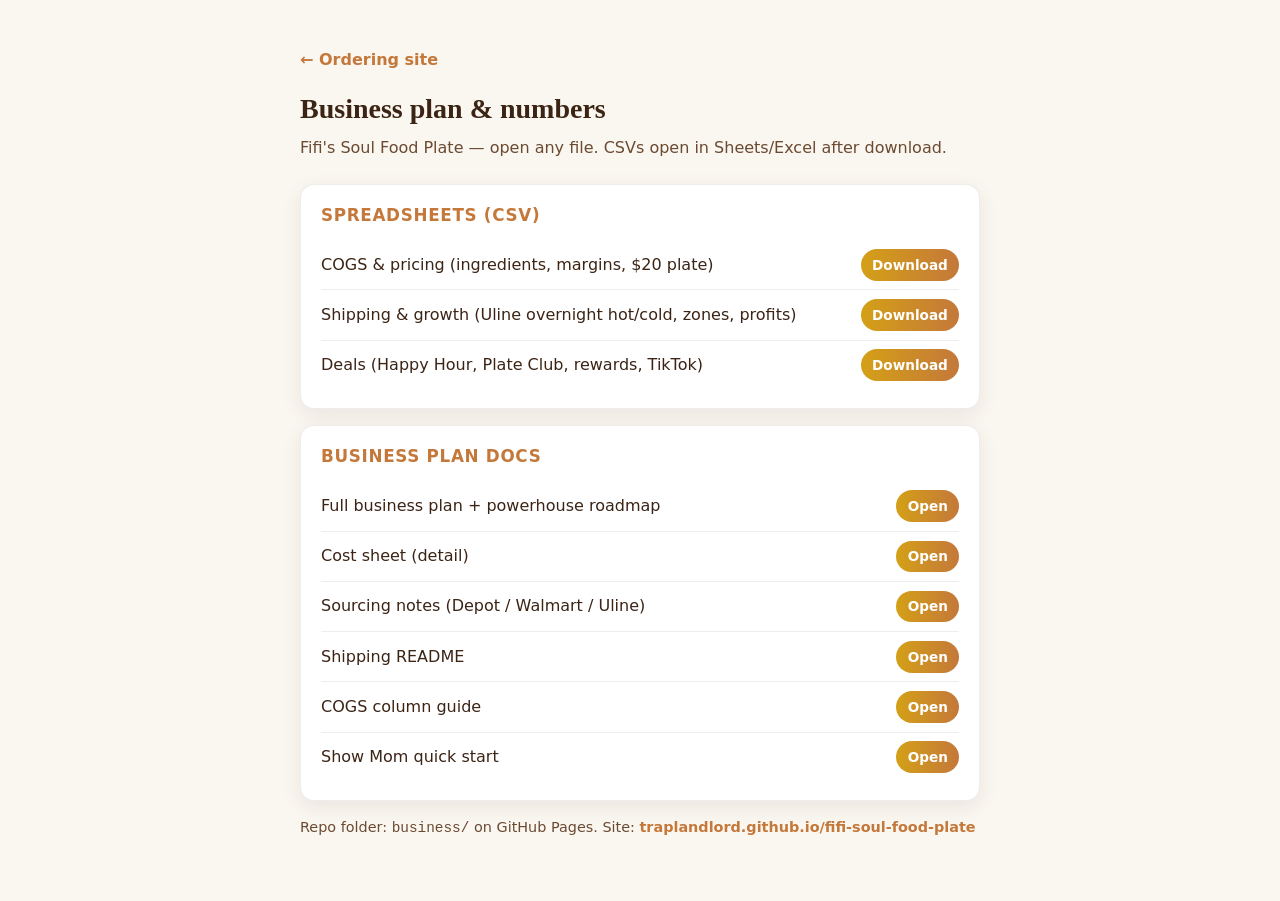
==== business/index.html @ 5dcfa11a "Publish business plan and economics CSVs Add /business with plan markdown, COGS, shipping, and deals" ====
<!DOCTYPE html>
<html lang="en">
<head>
  <meta charset="UTF-8" />
  <meta name="viewport" content="width=device-width, initial-scale=1" />
  <title>Fifi's Soul Food Plate — Business Plan & CSVs</title>
  <style>
    :root { --brown:#3c2415; --cream:#faf6f0; --orange:#c4783a; --gold:#d4a017; }
    * { box-sizing: border-box; }
    body { margin:0; font-family: system-ui, sans-serif; background: var(--cream); color: var(--brown); line-height:1.5; }
    .wrap { max-width: 720px; margin: 0 auto; padding: 2rem 1.25rem 3rem; }
    h1 { font-family: Georgia, serif; font-size: 1.75rem; margin: 0 0 .35rem; }
    .sub { color:#6b4a32; margin: 0 0 1.5rem; }
    a.back { color: var(--orange); font-weight:600; text-decoration:none; }
    section { background:#fff; border-radius:14px; padding:1.15rem 1.25rem; margin-bottom:1rem;
      box-shadow: 0 6px 20px rgba(60,36,21,.08); border:1px solid rgba(60,36,21,.08); }
    h2 { font-size:1.05rem; margin:0 0 .75rem; color: var(--orange); letter-spacing:.04em; text-transform:uppercase; }
    ul { margin:0; padding:0; list-style:none; }
    li { padding:.55rem 0; border-bottom:1px solid rgba(60,36,21,.08); display:flex; flex-wrap:wrap; gap:.5rem; align-items:baseline; justify-content:space-between; }
    li:last-child { border-bottom:0; }
    li span { flex:1; min-width:180px; }
    li a { color: var(--brown); font-weight:700; text-decoration:none; background:linear-gradient(90deg,var(--gold),var(--orange));
      color:#fff; padding:.35rem .7rem; border-radius:999px; font-size:.85rem; white-space:nowrap; }
    .note { font-size:.9rem; color:#6b4a32; margin-top:1rem; }
  </style>
</head>
<body>
  <div class="wrap">
    <p><a class="back" href="../">← Ordering site</a></p>
    <h1>Business plan &amp; numbers</h1>
    <p class="sub">Fifi's Soul Food Plate — open any file. CSVs open in Sheets/Excel after download.</p>

    <section>
      <h2>Spreadsheets (CSV)</h2>
      <ul>
        <li><span>COGS &amp; pricing (ingredients, margins, $20 plate)</span><a href="cogs-and-pricing.csv" download>Download</a></li>
        <li><span>Shipping &amp; growth (Uline overnight hot/cold, zones, profits)</span><a href="shipping-and-growth-economics.csv" download>Download</a></li>
        <li><span>Deals (Happy Hour, Plate Club, rewards, TikTok)</span><a href="deals-economics.csv" download>Download</a></li>
      </ul>
    </section>

    <section>
      <h2>Business plan docs</h2>
      <ul>
        <li><span>Full business plan + powerhouse roadmap</span><a href="business-plan.md">Open</a></li>
        <li><span>Cost sheet (detail)</span><a href="cost-sheet.md">Open</a></li>
        <li><span>Sourcing notes (Depot / Walmart / Uline)</span><a href="sourcing-notes.md">Open</a></li>
        <li><span>Shipping README</span><a href="shipping-and-growth-README.md">Open</a></li>
        <li><span>COGS column guide</span><a href="cogs-and-pricing-README.md">Open</a></li>
        <li><span>Show Mom quick start</span><a href="SHOW-MOM.md">Open</a></li>
      </ul>
    </section>

    <p class="note">Repo folder: <code>business/</code> on GitHub Pages. Site: <a class="back" href="../">traplandlord.github.io/fifi-soul-food-plate</a></p>
  </div>
</body>
</html>
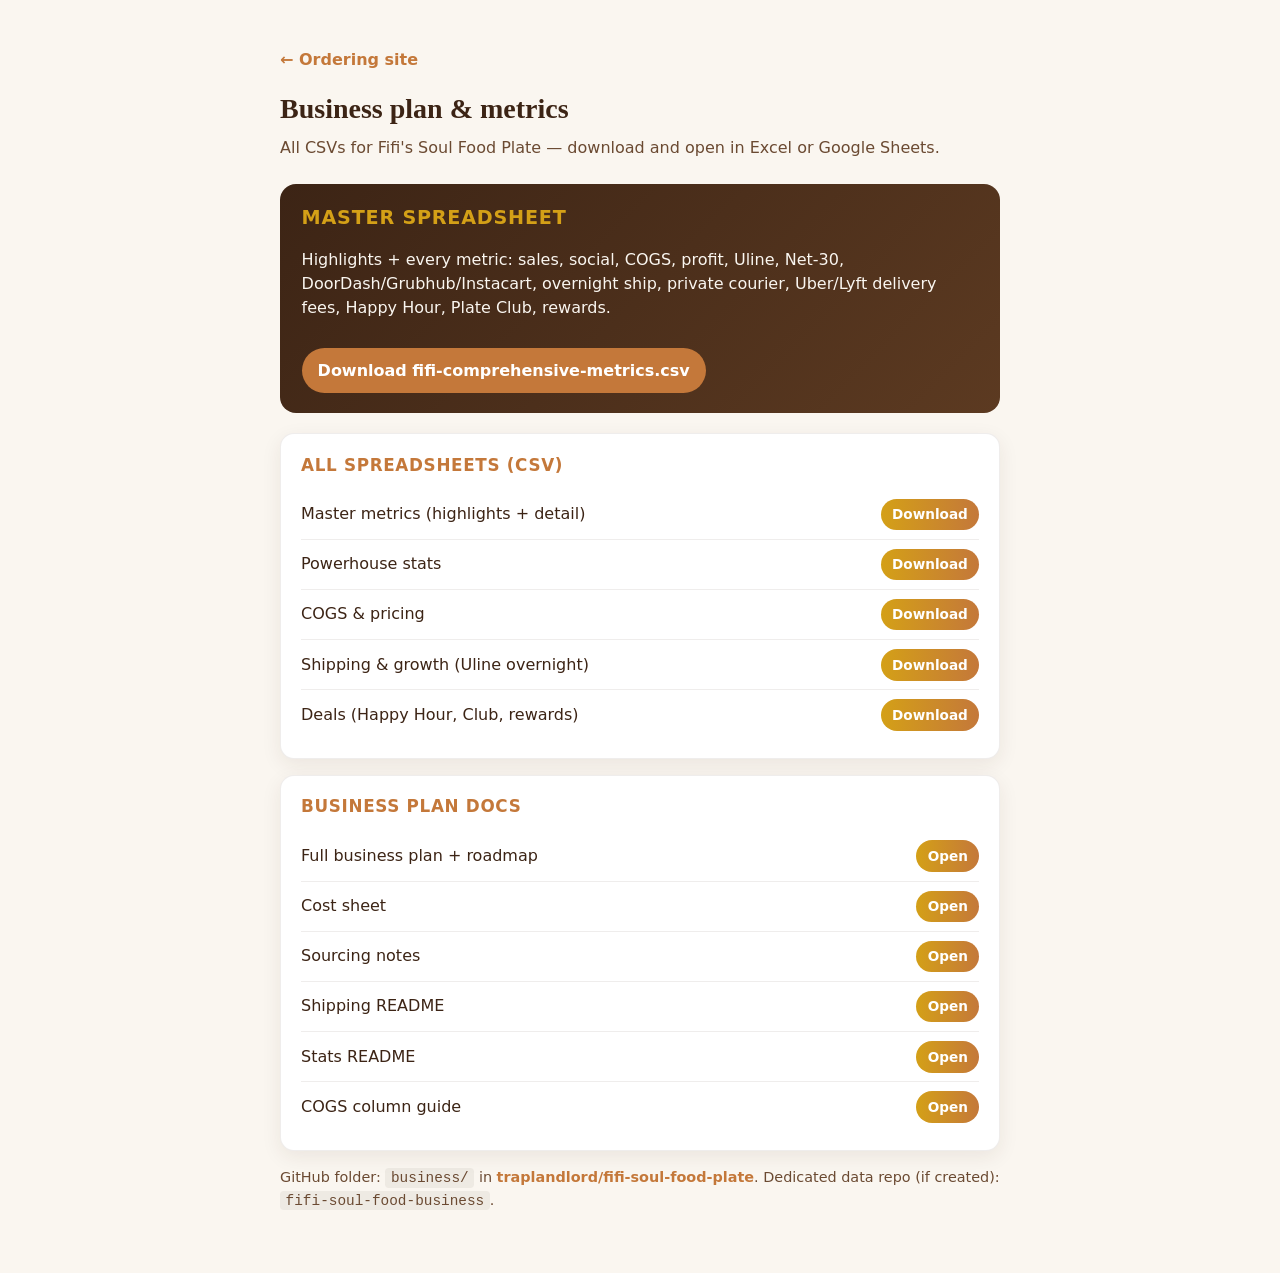
==== commit 33847bef: "Add comprehensive metrics CSVs to business hub Master fifi-comprehensive-metrics.csv, powerhouse-sta" ====
--- a/business/index.html
+++ b/business/index.html
@@ -3,15 +3,18 @@
 <head>
   <meta charset="UTF-8" />
   <meta name="viewport" content="width=device-width, initial-scale=1" />
-  <title>Fifi's Soul Food Plate — Business Plan & CSVs</title>
+  <title>Fifi's Soul Food Plate — Business Plan & Metrics CSVs</title>
   <style>
     :root { --brown:#3c2415; --cream:#faf6f0; --orange:#c4783a; --gold:#d4a017; }
     * { box-sizing: border-box; }
     body { margin:0; font-family: system-ui, sans-serif; background: var(--cream); color: var(--brown); line-height:1.5; }
-    .wrap { max-width: 720px; margin: 0 auto; padding: 2rem 1.25rem 3rem; }
+    .wrap { max-width: 760px; margin: 0 auto; padding: 2rem 1.25rem 3rem; }
     h1 { font-family: Georgia, serif; font-size: 1.75rem; margin: 0 0 .35rem; }
     .sub { color:#6b4a32; margin: 0 0 1.5rem; }
     a.back { color: var(--orange); font-weight:600; text-decoration:none; }
+    .hero-csv { background: linear-gradient(135deg,#3c2415,#5c3a21); color:#faf6f0; border-radius:16px; padding:1.25rem 1.35rem; margin-bottom:1.25rem; }
+    .hero-csv h2 { margin:0 0 .5rem; font-size:1.2rem; color: var(--gold); }
+    .hero-csv a { display:inline-block; margin-top:.75rem; background:var(--orange); color:#fff; font-weight:800; text-decoration:none; padding:.65rem 1rem; border-radius:999px; }
     section { background:#fff; border-radius:14px; padding:1.15rem 1.25rem; margin-bottom:1rem;
       box-shadow: 0 6px 20px rgba(60,36,21,.08); border:1px solid rgba(60,36,21,.08); }
     h2 { font-size:1.05rem; margin:0 0 .75rem; color: var(--orange); letter-spacing:.04em; text-transform:uppercase; }
@@ -19,39 +22,48 @@
     li { padding:.55rem 0; border-bottom:1px solid rgba(60,36,21,.08); display:flex; flex-wrap:wrap; gap:.5rem; align-items:baseline; justify-content:space-between; }
     li:last-child { border-bottom:0; }
     li span { flex:1; min-width:180px; }
-    li a { color: var(--brown); font-weight:700; text-decoration:none; background:linear-gradient(90deg,var(--gold),var(--orange));
-      color:#fff; padding:.35rem .7rem; border-radius:999px; font-size:.85rem; white-space:nowrap; }
+    li a { color:#fff; font-weight:700; text-decoration:none; background:linear-gradient(90deg,var(--gold),var(--orange));
+      padding:.35rem .7rem; border-radius:999px; font-size:.85rem; white-space:nowrap; }
     .note { font-size:.9rem; color:#6b4a32; margin-top:1rem; }
+    code { background:rgba(60,36,21,.06); padding:.1rem .35rem; border-radius:4px; }
   </style>
 </head>
 <body>
   <div class="wrap">
     <p><a class="back" href="../">← Ordering site</a></p>
-    <h1>Business plan &amp; numbers</h1>
-    <p class="sub">Fifi's Soul Food Plate — open any file. CSVs open in Sheets/Excel after download.</p>
+    <h1>Business plan &amp; metrics</h1>
+    <p class="sub">All CSVs for Fifi's Soul Food Plate — download and open in Excel or Google Sheets.</p>
+
+    <div class="hero-csv">
+      <h2>Master spreadsheet</h2>
+      <p>Highlights + every metric: sales, social, COGS, profit, Uline, Net-30, DoorDash/Grubhub/Instacart, overnight ship, private courier, Uber/Lyft delivery fees, Happy Hour, Plate Club, rewards.</p>
+      <a href="fifi-comprehensive-metrics.csv" download>Download fifi-comprehensive-metrics.csv</a>
+    </div>
 
     <section>
-      <h2>Spreadsheets (CSV)</h2>
+      <h2>All spreadsheets (CSV)</h2>
       <ul>
-        <li><span>COGS &amp; pricing (ingredients, margins, $20 plate)</span><a href="cogs-and-pricing.csv" download>Download</a></li>
-        <li><span>Shipping &amp; growth (Uline overnight hot/cold, zones, profits)</span><a href="shipping-and-growth-economics.csv" download>Download</a></li>
-        <li><span>Deals (Happy Hour, Plate Club, rewards, TikTok)</span><a href="deals-economics.csv" download>Download</a></li>
+        <li><span>Master metrics (highlights + detail)</span><a href="fifi-comprehensive-metrics.csv" download>Download</a></li>
+        <li><span>Powerhouse stats</span><a href="powerhouse-stats.csv" download>Download</a></li>
+        <li><span>COGS &amp; pricing</span><a href="cogs-and-pricing.csv" download>Download</a></li>
+        <li><span>Shipping &amp; growth (Uline overnight)</span><a href="shipping-and-growth-economics.csv" download>Download</a></li>
+        <li><span>Deals (Happy Hour, Club, rewards)</span><a href="deals-economics.csv" download>Download</a></li>
       </ul>
     </section>
 
     <section>
       <h2>Business plan docs</h2>
       <ul>
-        <li><span>Full business plan + powerhouse roadmap</span><a href="business-plan.md">Open</a></li>
-        <li><span>Cost sheet (detail)</span><a href="cost-sheet.md">Open</a></li>
-        <li><span>Sourcing notes (Depot / Walmart / Uline)</span><a href="sourcing-notes.md">Open</a></li>
+        <li><span>Full business plan + roadmap</span><a href="business-plan.md">Open</a></li>
+        <li><span>Cost sheet</span><a href="cost-sheet.md">Open</a></li>
+        <li><span>Sourcing notes</span><a href="sourcing-notes.md">Open</a></li>
         <li><span>Shipping README</span><a href="shipping-and-growth-README.md">Open</a></li>
+        <li><span>Stats README</span><a href="powerhouse-stats-README.md">Open</a></li>
         <li><span>COGS column guide</span><a href="cogs-and-pricing-README.md">Open</a></li>
-        <li><span>Show Mom quick start</span><a href="SHOW-MOM.md">Open</a></li>
       </ul>
     </section>
 
-    <p class="note">Repo folder: <code>business/</code> on GitHub Pages. Site: <a class="back" href="../">traplandlord.github.io/fifi-soul-food-plate</a></p>
+    <p class="note">GitHub folder: <code>business/</code> in <a class="back" href="https://github.com/traplandlord/fifi-soul-food-plate/tree/main/business">traplandlord/fifi-soul-food-plate</a>. Dedicated data repo (if created): <code>fifi-soul-food-business</code>.</p>
   </div>
 </body>
 </html>
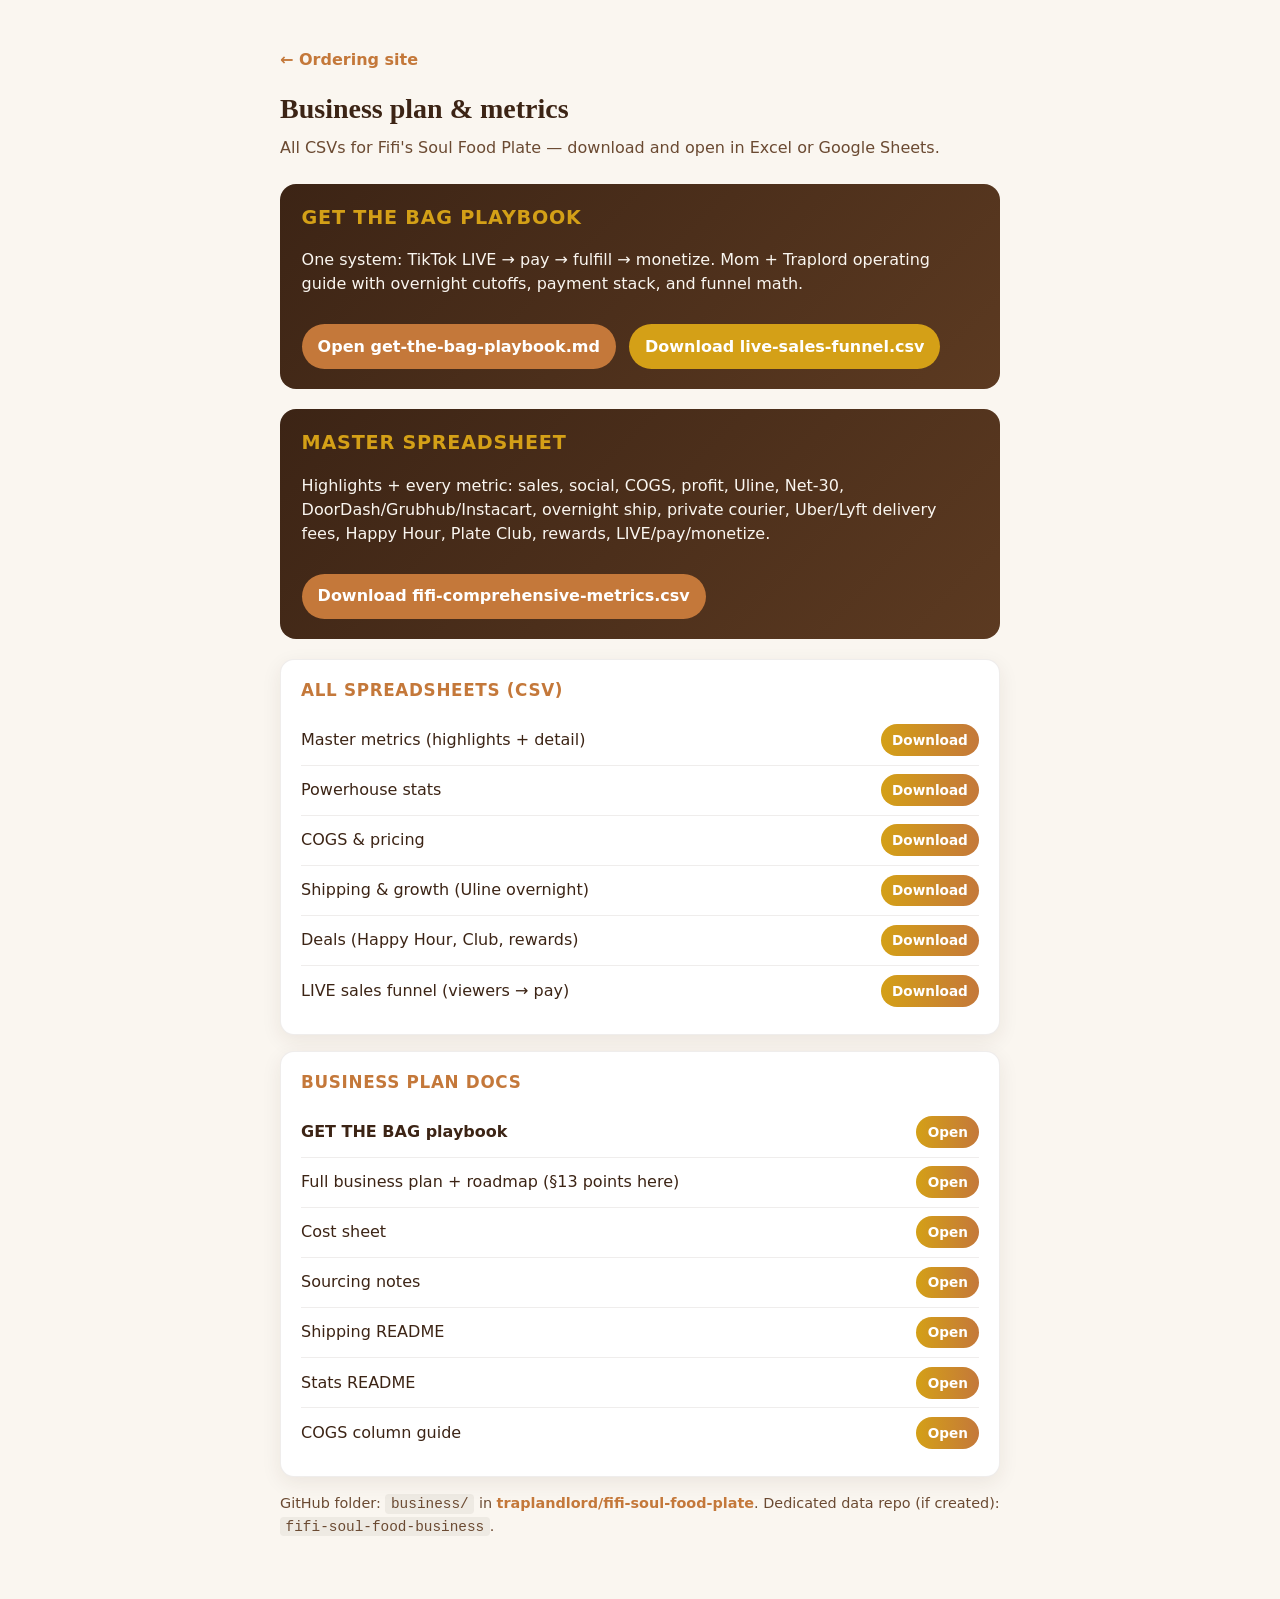
==== commit 271c5080: "Add get-the-bag playbook and live sales funnel" ====
--- a/business/index.html
+++ b/business/index.html
@@ -35,8 +35,15 @@
     <p class="sub">All CSVs for Fifi's Soul Food Plate — download and open in Excel or Google Sheets.</p>
 
     <div class="hero-csv">
+      <h2>GET THE BAG playbook</h2>
+      <p>One system: TikTok LIVE → pay → fulfill → monetize. Mom + Traplord operating guide with overnight cutoffs, payment stack, and funnel math.</p>
+      <a href="get-the-bag-playbook.md">Open get-the-bag-playbook.md</a>
+      <a href="live-sales-funnel.csv" download style="margin-left:.5rem;background:#d4a017;">Download live-sales-funnel.csv</a>
+    </div>
+
+    <div class="hero-csv">
       <h2>Master spreadsheet</h2>
-      <p>Highlights + every metric: sales, social, COGS, profit, Uline, Net-30, DoorDash/Grubhub/Instacart, overnight ship, private courier, Uber/Lyft delivery fees, Happy Hour, Plate Club, rewards.</p>
+      <p>Highlights + every metric: sales, social, COGS, profit, Uline, Net-30, DoorDash/Grubhub/Instacart, overnight ship, private courier, Uber/Lyft delivery fees, Happy Hour, Plate Club, rewards, LIVE/pay/monetize.</p>
       <a href="fifi-comprehensive-metrics.csv" download>Download fifi-comprehensive-metrics.csv</a>
     </div>
 
@@ -48,13 +55,15 @@
         <li><span>COGS &amp; pricing</span><a href="cogs-and-pricing.csv" download>Download</a></li>
         <li><span>Shipping &amp; growth (Uline overnight)</span><a href="shipping-and-growth-economics.csv" download>Download</a></li>
         <li><span>Deals (Happy Hour, Club, rewards)</span><a href="deals-economics.csv" download>Download</a></li>
+        <li><span>LIVE sales funnel (viewers → pay)</span><a href="live-sales-funnel.csv" download>Download</a></li>
       </ul>
     </section>
 
     <section>
       <h2>Business plan docs</h2>
       <ul>
-        <li><span>Full business plan + roadmap</span><a href="business-plan.md">Open</a></li>
+        <li><span><strong>GET THE BAG playbook</strong></span><a href="get-the-bag-playbook.md">Open</a></li>
+        <li><span>Full business plan + roadmap (§13 points here)</span><a href="business-plan.md">Open</a></li>
         <li><span>Cost sheet</span><a href="cost-sheet.md">Open</a></li>
         <li><span>Sourcing notes</span><a href="sourcing-notes.md">Open</a></li>
         <li><span>Shipping README</span><a href="shipping-and-growth-README.md">Open</a></li>
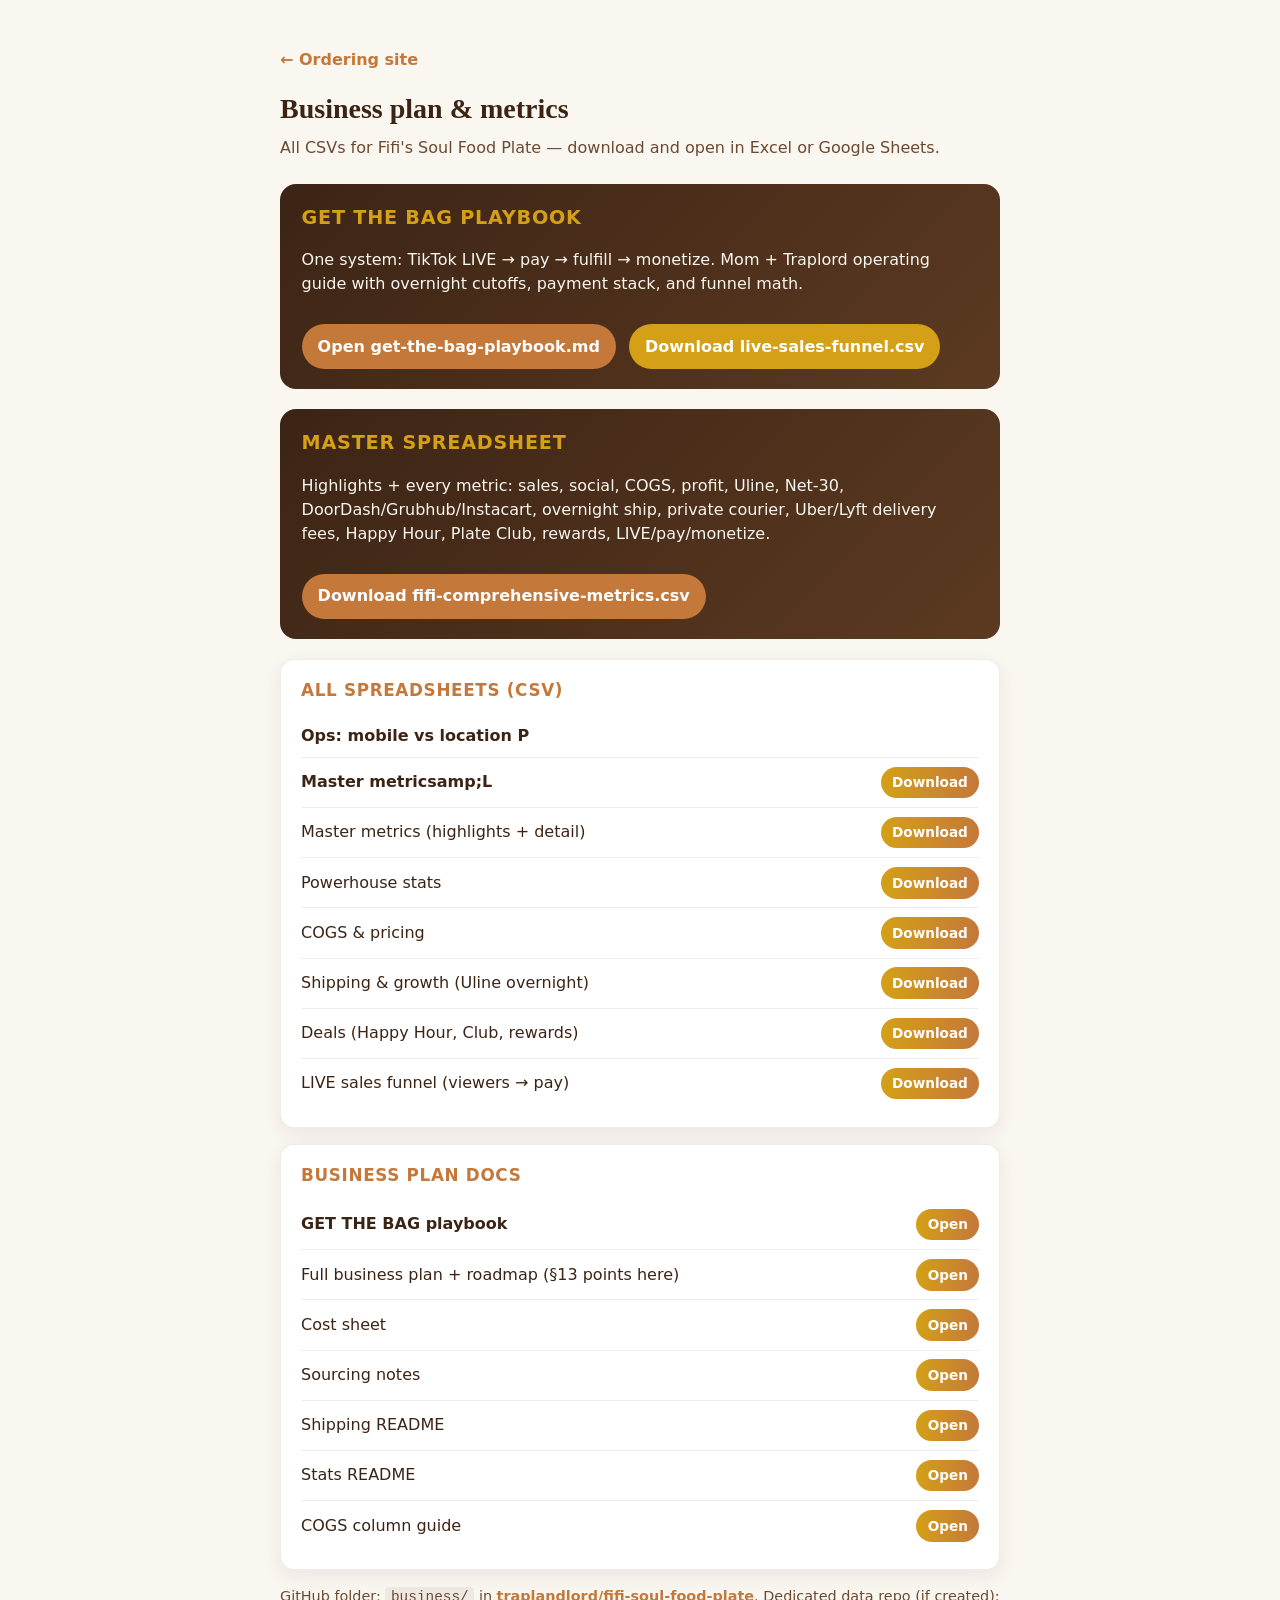
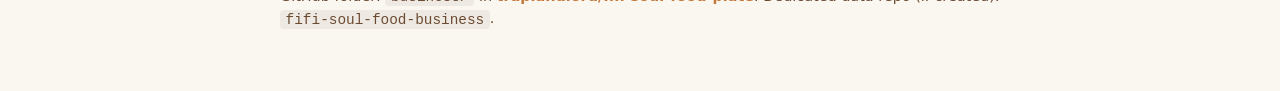
==== commit bcd6bce4: "Add mobile vs fixed-location ops simulation CSV" ====
--- a/business/index.html
+++ b/business/index.html
@@ -50,6 +50,7 @@
     <section>
       <h2>All spreadsheets (CSV)</h2>
       <ul>
+        <li><span><strong>Ops: mobile vs location P<li><span>Master metricsamp;L</strong></span><a href="ops-simulation-location-vs-mobile.csv" download>Download</a></li>
         <li><span>Master metrics (highlights + detail)</span><a href="fifi-comprehensive-metrics.csv" download>Download</a></li>
         <li><span>Powerhouse stats</span><a href="powerhouse-stats.csv" download>Download</a></li>
         <li><span>COGS &amp; pricing</span><a href="cogs-and-pricing.csv" download>Download</a></li>
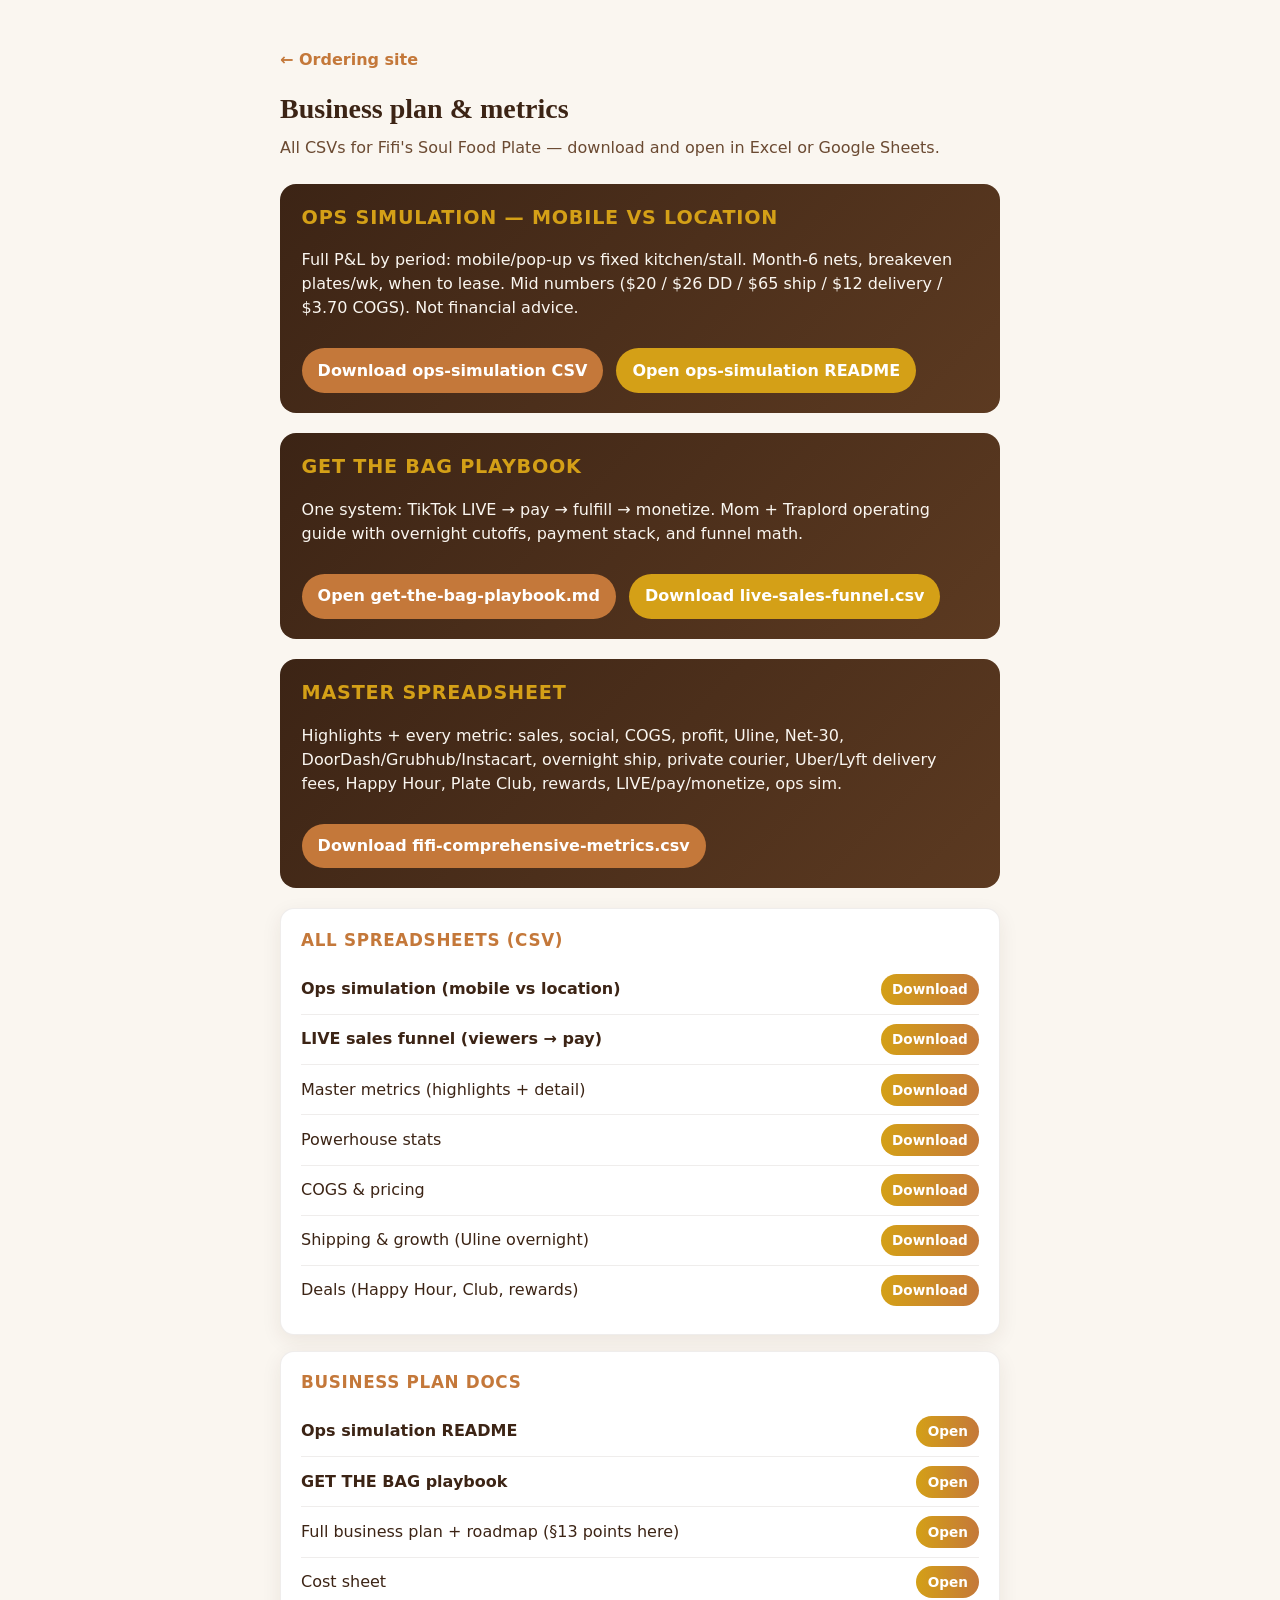
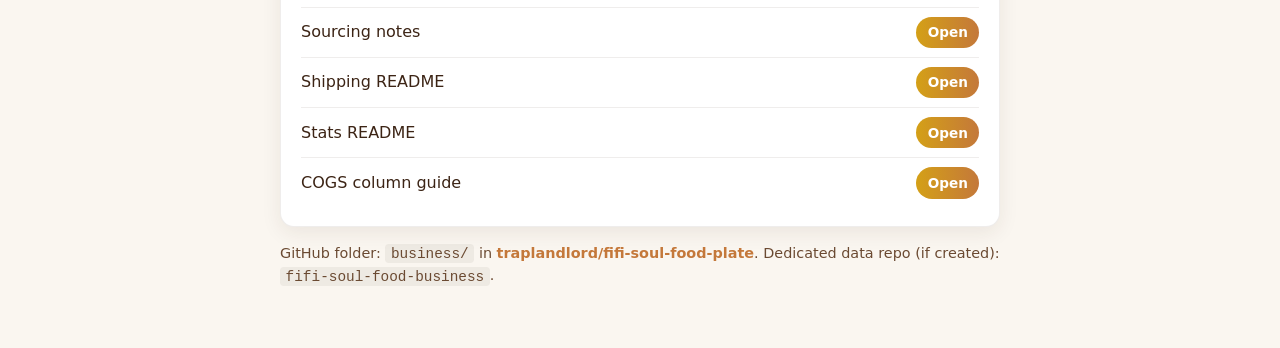
==== commit b3cebf30: "Sync final ops simulation README and metrics" ====
--- a/business/index.html
+++ b/business/index.html
@@ -35,6 +35,13 @@
     <p class="sub">All CSVs for Fifi's Soul Food Plate — download and open in Excel or Google Sheets.</p>
 
     <div class="hero-csv">
+      <h2>Ops simulation — mobile vs location</h2>
+      <p>Full P&amp;L by period: mobile/pop-up vs fixed kitchen/stall. Month-6 nets, breakeven plates/wk, when to lease. Mid numbers ($20 / $26 DD / $65 ship / $12 delivery / $3.70 COGS). Not financial advice.</p>
+      <a href="ops-simulation-location-vs-mobile.csv" download>Download ops-simulation CSV</a>
+      <a href="ops-simulation-README.md" style="margin-left:.5rem;background:#d4a017;">Open ops-simulation README</a>
+    </div>
+
+    <div class="hero-csv">
       <h2>GET THE BAG playbook</h2>
       <p>One system: TikTok LIVE → pay → fulfill → monetize. Mom + Traplord operating guide with overnight cutoffs, payment stack, and funnel math.</p>
       <a href="get-the-bag-playbook.md">Open get-the-bag-playbook.md</a>
@@ -43,26 +50,27 @@
 
     <div class="hero-csv">
       <h2>Master spreadsheet</h2>
-      <p>Highlights + every metric: sales, social, COGS, profit, Uline, Net-30, DoorDash/Grubhub/Instacart, overnight ship, private courier, Uber/Lyft delivery fees, Happy Hour, Plate Club, rewards, LIVE/pay/monetize.</p>
+      <p>Highlights + every metric: sales, social, COGS, profit, Uline, Net-30, DoorDash/Grubhub/Instacart, overnight ship, private courier, Uber/Lyft delivery fees, Happy Hour, Plate Club, rewards, LIVE/pay/monetize, ops sim.</p>
       <a href="fifi-comprehensive-metrics.csv" download>Download fifi-comprehensive-metrics.csv</a>
     </div>
 
     <section>
       <h2>All spreadsheets (CSV)</h2>
       <ul>
-        <li><span><strong>Ops: mobile vs location P<li><span>Master metricsamp;L</strong></span><a href="ops-simulation-location-vs-mobile.csv" download>Download</a></li>
+        <li><span><strong>Ops simulation (mobile vs location)</strong></span><a href="ops-simulation-location-vs-mobile.csv" download>Download</a></li>
+        <li><span><strong>LIVE sales funnel (viewers → pay)</strong></span><a href="live-sales-funnel.csv" download>Download</a></li>
         <li><span>Master metrics (highlights + detail)</span><a href="fifi-comprehensive-metrics.csv" download>Download</a></li>
         <li><span>Powerhouse stats</span><a href="powerhouse-stats.csv" download>Download</a></li>
         <li><span>COGS &amp; pricing</span><a href="cogs-and-pricing.csv" download>Download</a></li>
         <li><span>Shipping &amp; growth (Uline overnight)</span><a href="shipping-and-growth-economics.csv" download>Download</a></li>
         <li><span>Deals (Happy Hour, Club, rewards)</span><a href="deals-economics.csv" download>Download</a></li>
-        <li><span>LIVE sales funnel (viewers → pay)</span><a href="live-sales-funnel.csv" download>Download</a></li>
       </ul>
     </section>
 
     <section>
       <h2>Business plan docs</h2>
       <ul>
+        <li><span><strong>Ops simulation README</strong></span><a href="ops-simulation-README.md">Open</a></li>
         <li><span><strong>GET THE BAG playbook</strong></span><a href="get-the-bag-playbook.md">Open</a></li>
         <li><span>Full business plan + roadmap (§13 points here)</span><a href="business-plan.md">Open</a></li>
         <li><span>Cost sheet</span><a href="cost-sheet.md">Open</a></li>
@@ -73,6 +81,7 @@
       </ul>
     </section>
 
+
     <p class="note">GitHub folder: <code>business/</code> in <a class="back" href="https://github.com/traplandlord/fifi-soul-food-plate/tree/main/business">traplandlord/fifi-soul-food-plate</a>. Dedicated data repo (if created): <code>fifi-soul-food-business</code>.</p>
   </div>
 </body>
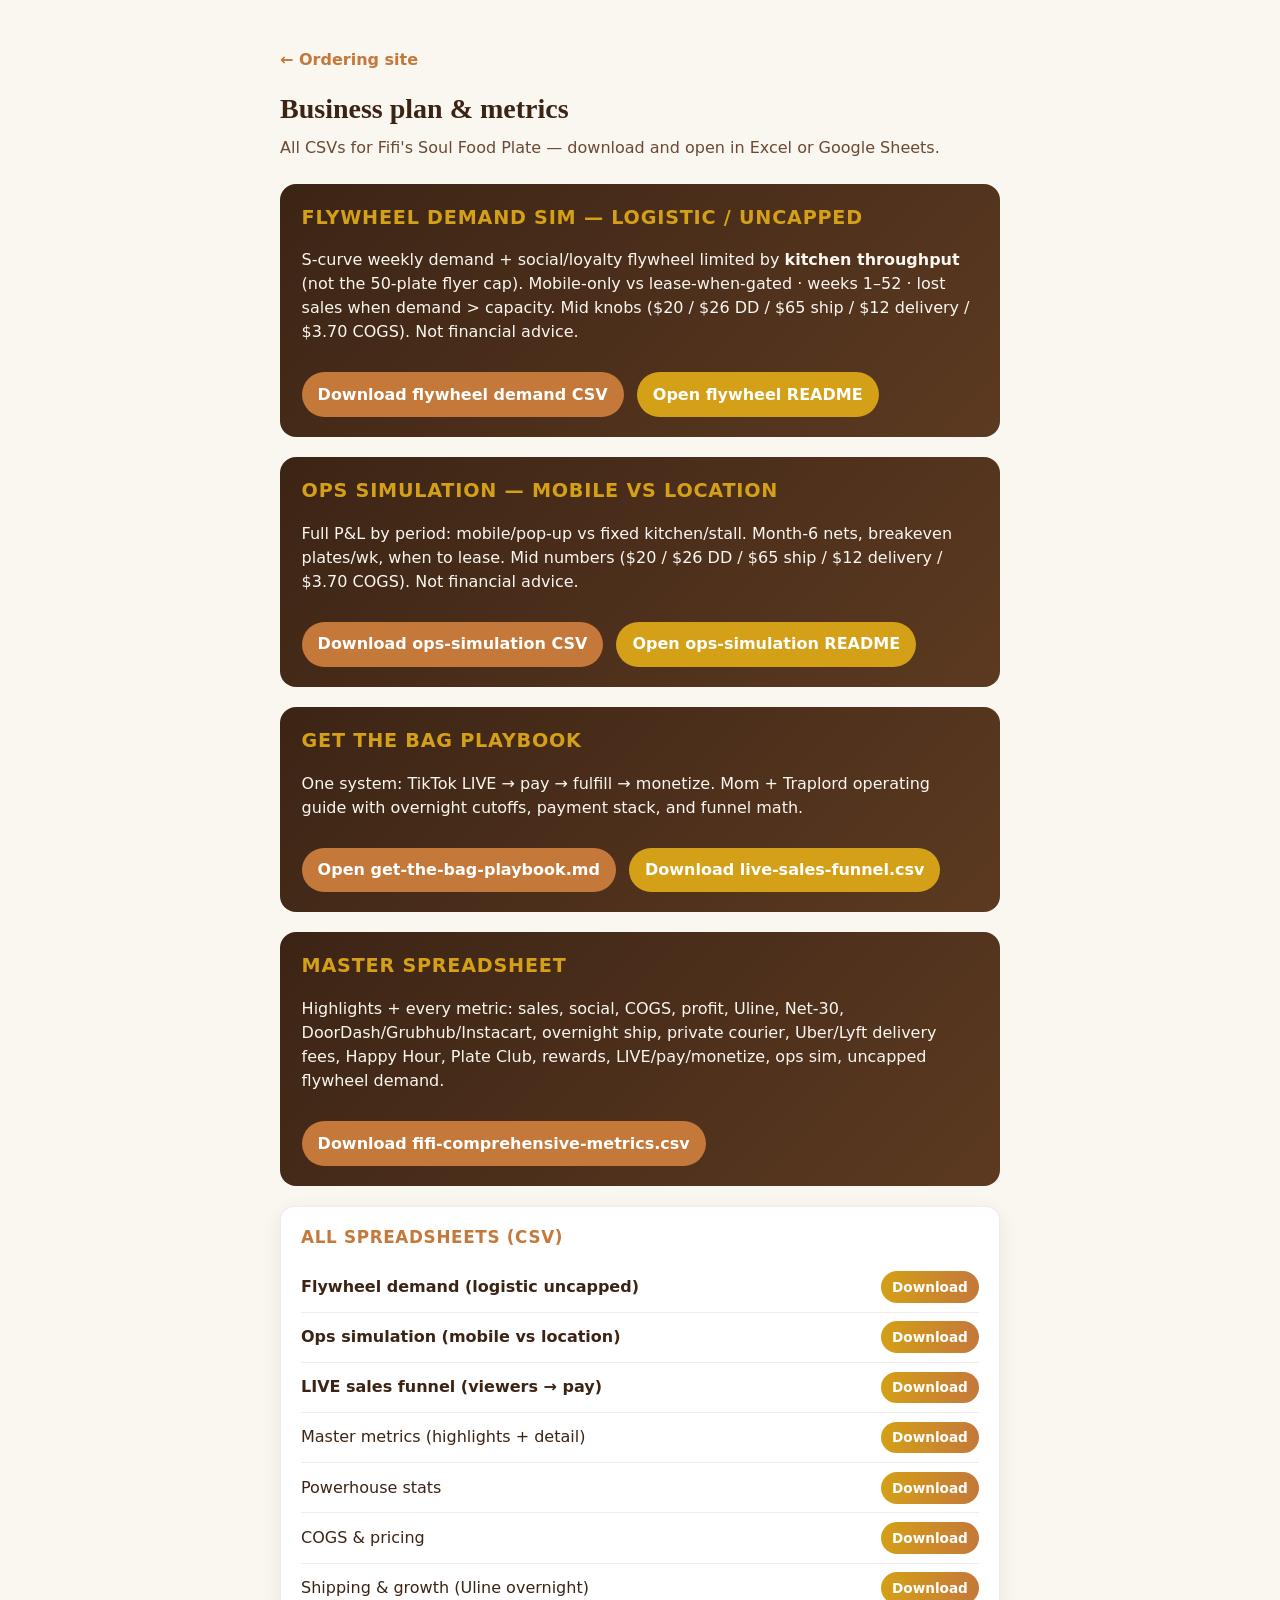
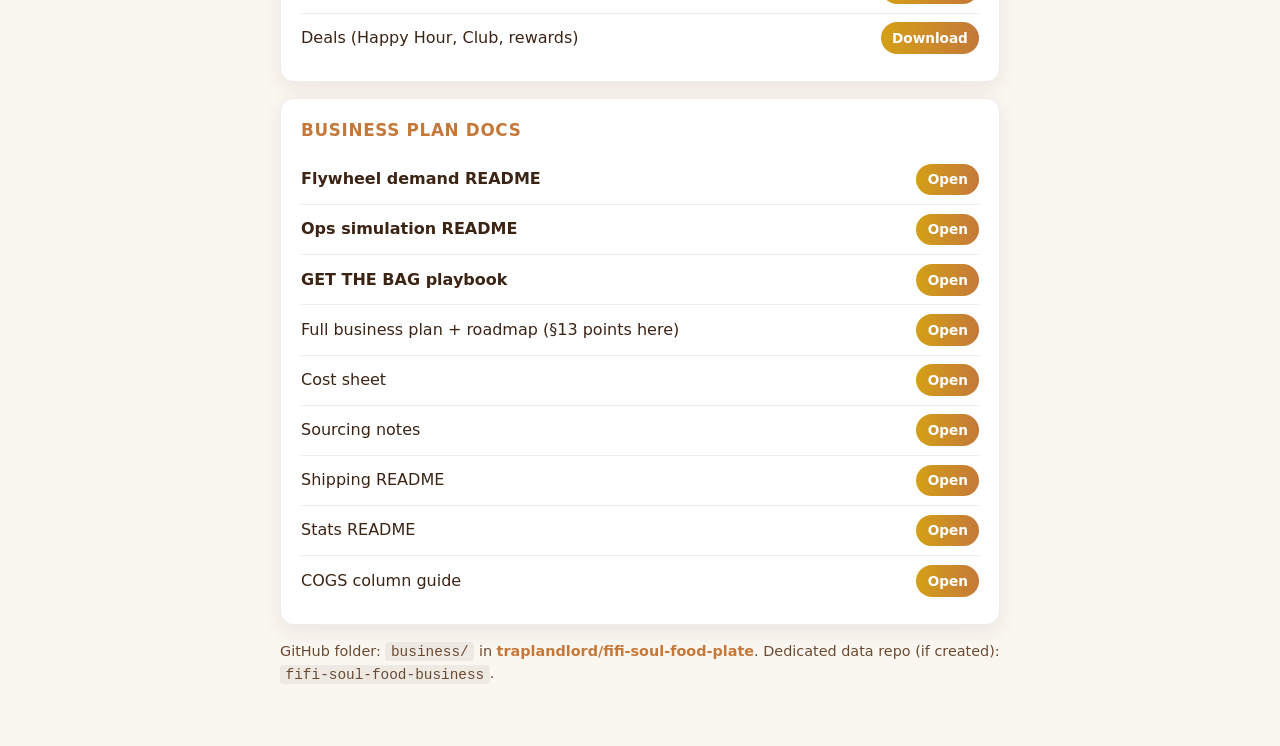
==== commit 8e277ac9: "Add uncapped logistic flywheel demand simulation Models S-curve demand + loyalty flywheel limited by" ====
--- a/business/index.html
+++ b/business/index.html
@@ -35,6 +35,13 @@
     <p class="sub">All CSVs for Fifi's Soul Food Plate — download and open in Excel or Google Sheets.</p>
 
     <div class="hero-csv">
+      <h2>Flywheel demand sim — logistic / uncapped</h2>
+      <p>S-curve weekly demand + social/loyalty flywheel limited by <strong>kitchen throughput</strong> (not the 50-plate flyer cap). Mobile-only vs lease-when-gated · weeks 1–52 · lost sales when demand &gt; capacity. Mid knobs ($20 / $26 DD / $65 ship / $12 delivery / $3.70 COGS). Not financial advice.</p>
+      <a href="ops-simulation-flywheel-demand.csv" download>Download flywheel demand CSV</a>
+      <a href="ops-simulation-flywheel-README.md" style="margin-left:.5rem;background:#d4a017;">Open flywheel README</a>
+    </div>
+
+    <div class="hero-csv">
       <h2>Ops simulation — mobile vs location</h2>
       <p>Full P&amp;L by period: mobile/pop-up vs fixed kitchen/stall. Month-6 nets, breakeven plates/wk, when to lease. Mid numbers ($20 / $26 DD / $65 ship / $12 delivery / $3.70 COGS). Not financial advice.</p>
       <a href="ops-simulation-location-vs-mobile.csv" download>Download ops-simulation CSV</a>
@@ -50,13 +57,14 @@
 
     <div class="hero-csv">
       <h2>Master spreadsheet</h2>
-      <p>Highlights + every metric: sales, social, COGS, profit, Uline, Net-30, DoorDash/Grubhub/Instacart, overnight ship, private courier, Uber/Lyft delivery fees, Happy Hour, Plate Club, rewards, LIVE/pay/monetize, ops sim.</p>
+      <p>Highlights + every metric: sales, social, COGS, profit, Uline, Net-30, DoorDash/Grubhub/Instacart, overnight ship, private courier, Uber/Lyft delivery fees, Happy Hour, Plate Club, rewards, LIVE/pay/monetize, ops sim, uncapped flywheel demand.</p>
       <a href="fifi-comprehensive-metrics.csv" download>Download fifi-comprehensive-metrics.csv</a>
     </div>
 
     <section>
       <h2>All spreadsheets (CSV)</h2>
       <ul>
+        <li><span><strong>Flywheel demand (logistic uncapped)</strong></span><a href="ops-simulation-flywheel-demand.csv" download>Download</a></li>
         <li><span><strong>Ops simulation (mobile vs location)</strong></span><a href="ops-simulation-location-vs-mobile.csv" download>Download</a></li>
         <li><span><strong>LIVE sales funnel (viewers → pay)</strong></span><a href="live-sales-funnel.csv" download>Download</a></li>
         <li><span>Master metrics (highlights + detail)</span><a href="fifi-comprehensive-metrics.csv" download>Download</a></li>
@@ -70,6 +78,7 @@
     <section>
       <h2>Business plan docs</h2>
       <ul>
+        <li><span><strong>Flywheel demand README</strong></span><a href="ops-simulation-flywheel-README.md">Open</a></li>
         <li><span><strong>Ops simulation README</strong></span><a href="ops-simulation-README.md">Open</a></li>
         <li><span><strong>GET THE BAG playbook</strong></span><a href="get-the-bag-playbook.md">Open</a></li>
         <li><span>Full business plan + roadmap (§13 points here)</span><a href="business-plan.md">Open</a></li>
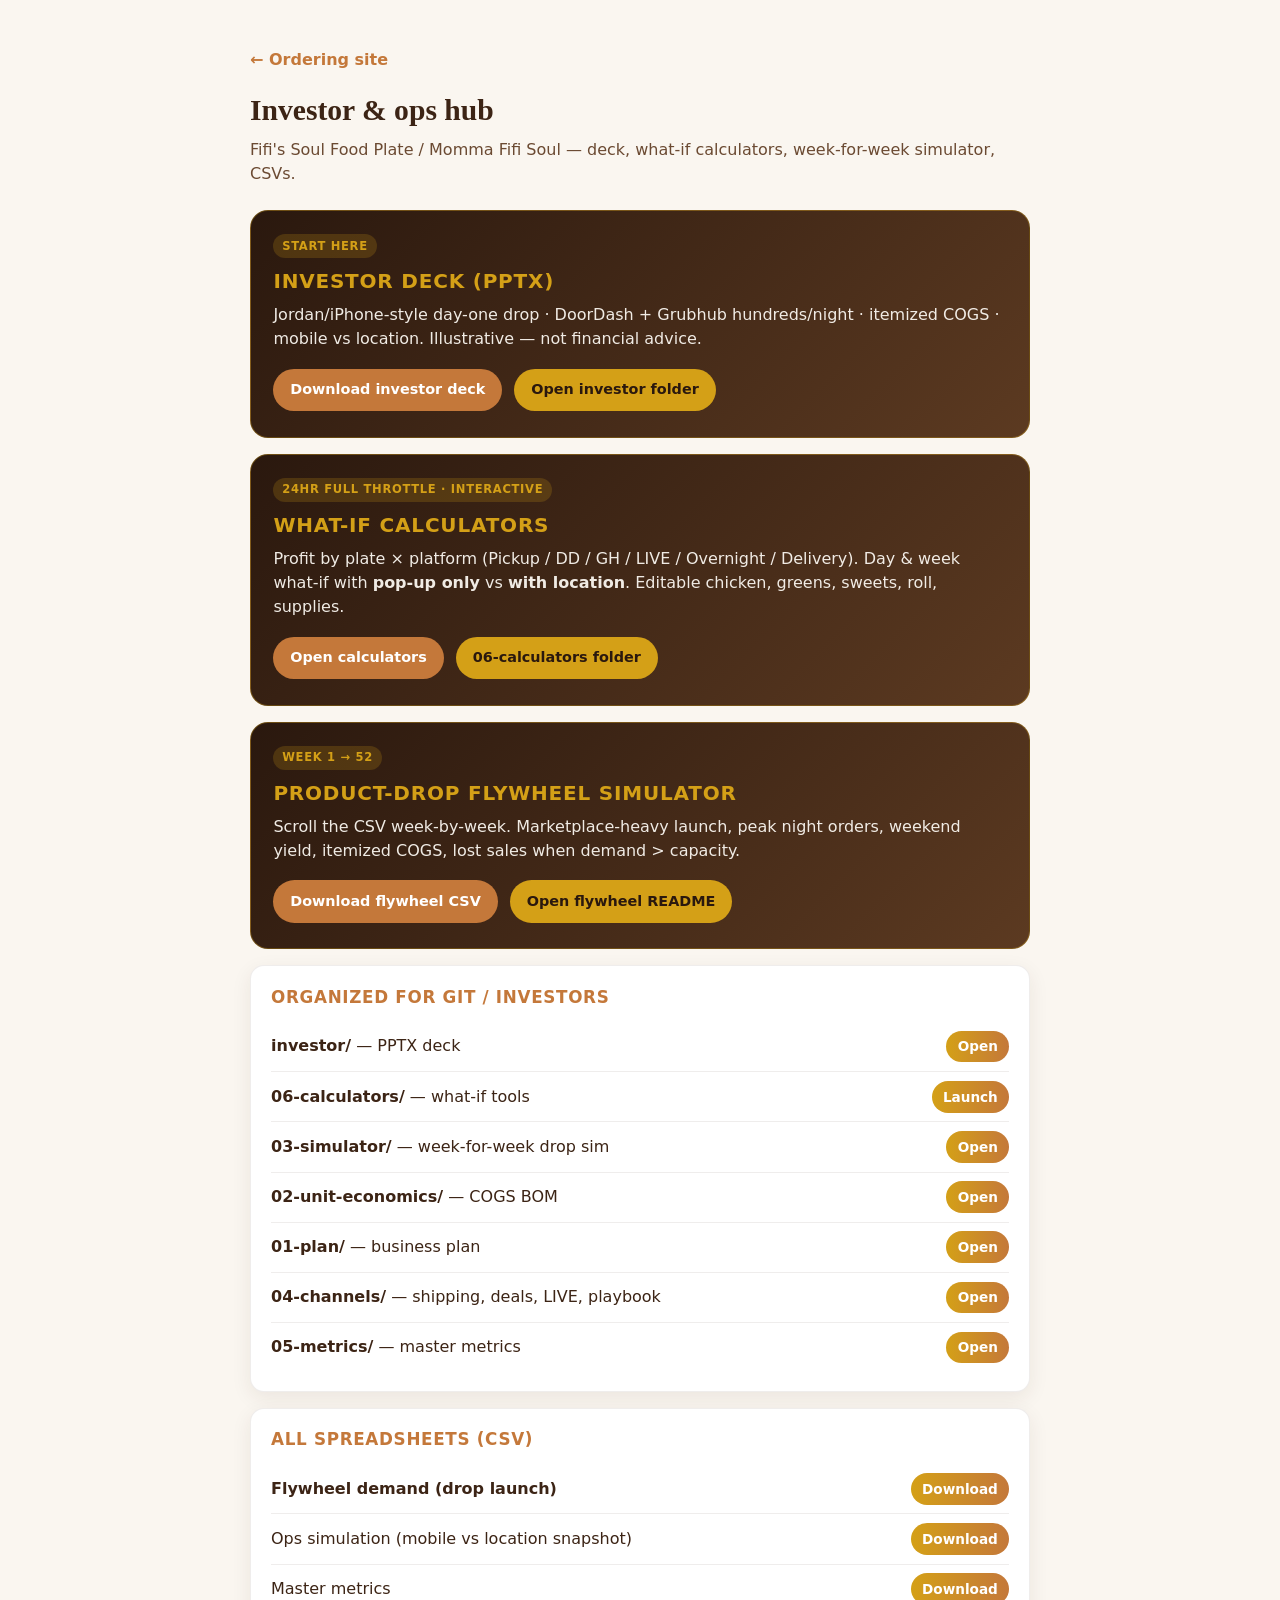
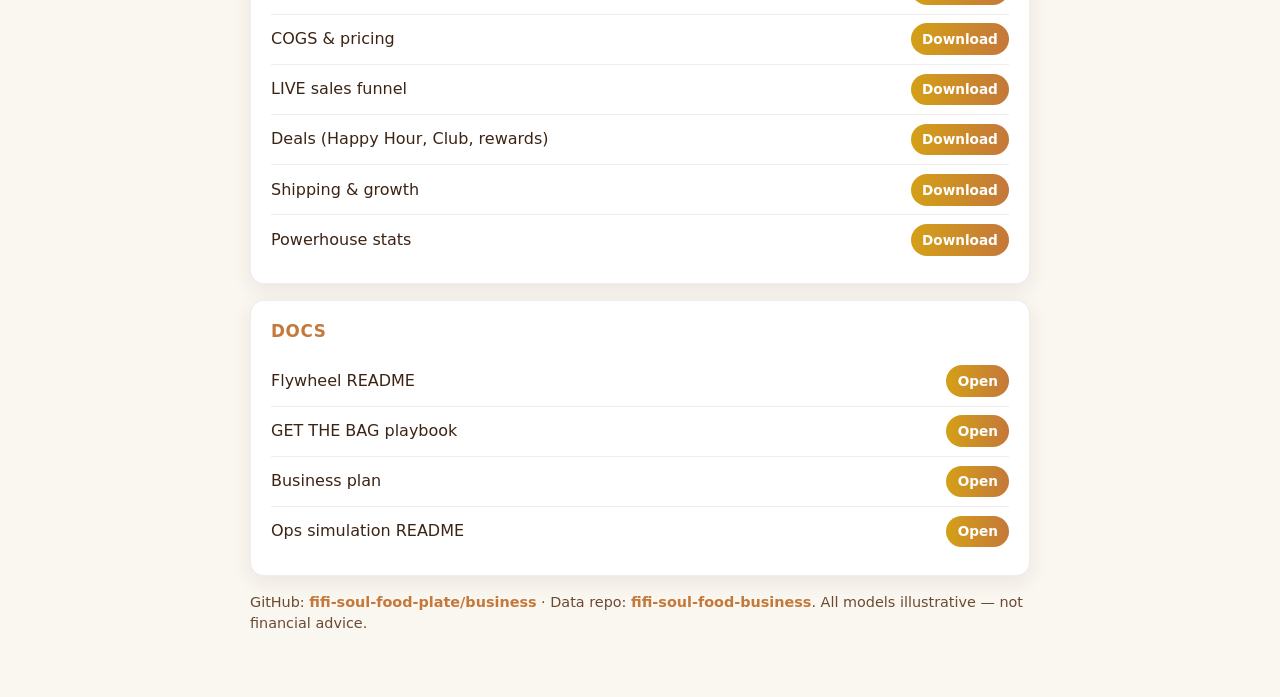
==== commit edef7ae6: "Add drop-launch flywheel sim, investor deck, and what-if calculators Jordan/iPhone-style day-one mar" ====
--- a/business/index.html
+++ b/business/index.html
@@ -3,18 +3,29 @@
 <head>
   <meta charset="UTF-8" />
   <meta name="viewport" content="width=device-width, initial-scale=1" />
-  <title>Fifi's Soul Food Plate — Business Plan & Metrics CSVs</title>
+  <title>Fifi's Soul Food Plate — Investor Hub</title>
   <style>
     :root { --brown:#3c2415; --cream:#faf6f0; --orange:#c4783a; --gold:#d4a017; }
     * { box-sizing: border-box; }
     body { margin:0; font-family: system-ui, sans-serif; background: var(--cream); color: var(--brown); line-height:1.5; }
-    .wrap { max-width: 760px; margin: 0 auto; padding: 2rem 1.25rem 3rem; }
-    h1 { font-family: Georgia, serif; font-size: 1.75rem; margin: 0 0 .35rem; }
+    .wrap { max-width: 820px; margin: 0 auto; padding: 2rem 1.25rem 3rem; }
+    h1 { font-family: Georgia, serif; font-size: 1.85rem; margin: 0 0 .35rem; }
     .sub { color:#6b4a32; margin: 0 0 1.5rem; }
     a.back { color: var(--orange); font-weight:600; text-decoration:none; }
-    .hero-csv { background: linear-gradient(135deg,#3c2415,#5c3a21); color:#faf6f0; border-radius:16px; padding:1.25rem 1.35rem; margin-bottom:1.25rem; }
-    .hero-csv h2 { margin:0 0 .5rem; font-size:1.2rem; color: var(--gold); }
-    .hero-csv a { display:inline-block; margin-top:.75rem; background:var(--orange); color:#fff; font-weight:800; text-decoration:none; padding:.65rem 1rem; border-radius:999px; }
+    .hero {
+      background: linear-gradient(135deg,#2a180e,#5c3a21); color:#faf6f0;
+      border-radius:18px; padding:1.35rem 1.4rem; margin-bottom:1rem;
+      border:1px solid rgba(212,160,23,.35);
+    }
+    .hero h2 { margin:0 0 .45rem; font-size:1.25rem; color: var(--gold); }
+    .hero p { margin:0 0 .85rem; opacity:.95; }
+    .hero a {
+      display:inline-block; margin:.25rem .45rem .25rem 0; background:var(--orange); color:#fff;
+      font-weight:800; text-decoration:none; padding:.65rem 1.05rem; border-radius:999px; font-size:.9rem;
+    }
+    .hero a.alt { background: var(--gold); color:#2a180e; }
+    .pill { display:inline-block; background:rgba(212,160,23,.2); color:var(--gold); font-size:.72rem; font-weight:800;
+      letter-spacing:.06em; text-transform:uppercase; padding:.2rem .55rem; border-radius:999px; margin-bottom:.5rem; }
     section { background:#fff; border-radius:14px; padding:1.15rem 1.25rem; margin-bottom:1rem;
       box-shadow: 0 6px 20px rgba(60,36,21,.08); border:1px solid rgba(60,36,21,.08); }
     h2 { font-size:1.05rem; margin:0 0 .75rem; color: var(--orange); letter-spacing:.04em; text-transform:uppercase; }
@@ -31,67 +42,71 @@
 <body>
   <div class="wrap">
     <p><a class="back" href="../">← Ordering site</a></p>
-    <h1>Business plan &amp; metrics</h1>
-    <p class="sub">All CSVs for Fifi's Soul Food Plate — download and open in Excel or Google Sheets.</p>
+    <h1>Investor &amp; ops hub</h1>
+    <p class="sub">Fifi's Soul Food Plate / Momma Fifi Soul — deck, what-if calculators, week-for-week simulator, CSVs.</p>
 
-    <div class="hero-csv">
-      <h2>Flywheel demand sim — logistic / uncapped</h2>
-      <p>S-curve weekly demand + social/loyalty flywheel limited by <strong>kitchen throughput</strong> (not the 50-plate flyer cap). Mobile-only vs lease-when-gated · weeks 1–52 · lost sales when demand &gt; capacity. Mid knobs ($20 / $26 DD / $65 ship / $12 delivery / $3.70 COGS). Not financial advice.</p>
-      <a href="ops-simulation-flywheel-demand.csv" download>Download flywheel demand CSV</a>
-      <a href="ops-simulation-flywheel-README.md" style="margin-left:.5rem;background:#d4a017;">Open flywheel README</a>
+    <div class="hero">
+      <div class="pill">Start here</div>
+      <h2>Investor deck (PPTX)</h2>
+      <p>Jordan/iPhone-style day-one drop · DoorDash + Grubhub hundreds/night · itemized COGS · mobile vs location. Illustrative — not financial advice.</p>
+      <a href="investor/Fifi-Soul-Food-Plate-Investor-Deck.pptx" download>Download investor deck</a>
+      <a class="alt" href="investor/">Open investor folder</a>
     </div>
 
-    <div class="hero-csv">
-      <h2>Ops simulation — mobile vs location</h2>
-      <p>Full P&amp;L by period: mobile/pop-up vs fixed kitchen/stall. Month-6 nets, breakeven plates/wk, when to lease. Mid numbers ($20 / $26 DD / $65 ship / $12 delivery / $3.70 COGS). Not financial advice.</p>
-      <a href="ops-simulation-location-vs-mobile.csv" download>Download ops-simulation CSV</a>
-      <a href="ops-simulation-README.md" style="margin-left:.5rem;background:#d4a017;">Open ops-simulation README</a>
+    <div class="hero">
+      <div class="pill">24hr full throttle · interactive</div>
+      <h2>What-if calculators</h2>
+      <p>Profit by plate × platform (Pickup / DD / GH / LIVE / Overnight / Delivery). Day &amp; week what-if with <strong>pop-up only</strong> vs <strong>with location</strong>. Editable chicken, greens, sweets, roll, supplies.</p>
+      <a href="calculators.html">Open calculators</a>
+      <a class="alt" href="06-calculators/">06-calculators folder</a>
     </div>
 
-    <div class="hero-csv">
-      <h2>GET THE BAG playbook</h2>
-      <p>One system: TikTok LIVE → pay → fulfill → monetize. Mom + Traplord operating guide with overnight cutoffs, payment stack, and funnel math.</p>
-      <a href="get-the-bag-playbook.md">Open get-the-bag-playbook.md</a>
-      <a href="live-sales-funnel.csv" download style="margin-left:.5rem;background:#d4a017;">Download live-sales-funnel.csv</a>
+    <div class="hero">
+      <div class="pill">Week 1 → 52</div>
+      <h2>Product-drop flywheel simulator</h2>
+      <p>Scroll the CSV week-by-week. Marketplace-heavy launch, peak night orders, weekend yield, itemized COGS, lost sales when demand &gt; capacity.</p>
+      <a href="ops-simulation-flywheel-demand.csv" download>Download flywheel CSV</a>
+      <a class="alt" href="ops-simulation-flywheel-README.md">Open flywheel README</a>
     </div>
 
-    <div class="hero-csv">
-      <h2>Master spreadsheet</h2>
-      <p>Highlights + every metric: sales, social, COGS, profit, Uline, Net-30, DoorDash/Grubhub/Instacart, overnight ship, private courier, Uber/Lyft delivery fees, Happy Hour, Plate Club, rewards, LIVE/pay/monetize, ops sim, uncapped flywheel demand.</p>
-      <a href="fifi-comprehensive-metrics.csv" download>Download fifi-comprehensive-metrics.csv</a>
-    </div>
+    <section>
+      <h2>Organized for Git / investors</h2>
+      <ul>
+        <li><span><strong>investor/</strong> — PPTX deck</span><a href="investor/">Open</a></li>
+        <li><span><strong>06-calculators/</strong> — what-if tools</span><a href="calculators.html">Launch</a></li>
+        <li><span><strong>03-simulator/</strong> — week-for-week drop sim</span><a href="03-simulator/">Open</a></li>
+        <li><span><strong>02-unit-economics/</strong> — COGS BOM</span><a href="02-unit-economics/">Open</a></li>
+        <li><span><strong>01-plan/</strong> — business plan</span><a href="01-plan/">Open</a></li>
+        <li><span><strong>04-channels/</strong> — shipping, deals, LIVE, playbook</span><a href="04-channels/">Open</a></li>
+        <li><span><strong>05-metrics/</strong> — master metrics</span><a href="05-metrics/">Open</a></li>
+      </ul>
+    </section>
 
     <section>
       <h2>All spreadsheets (CSV)</h2>
       <ul>
-        <li><span><strong>Flywheel demand (logistic uncapped)</strong></span><a href="ops-simulation-flywheel-demand.csv" download>Download</a></li>
-        <li><span><strong>Ops simulation (mobile vs location)</strong></span><a href="ops-simulation-location-vs-mobile.csv" download>Download</a></li>
-        <li><span><strong>LIVE sales funnel (viewers → pay)</strong></span><a href="live-sales-funnel.csv" download>Download</a></li>
-        <li><span>Master metrics (highlights + detail)</span><a href="fifi-comprehensive-metrics.csv" download>Download</a></li>
+        <li><span><strong>Flywheel demand (drop launch)</strong></span><a href="ops-simulation-flywheel-demand.csv" download>Download</a></li>
+        <li><span>Ops simulation (mobile vs location snapshot)</span><a href="ops-simulation-location-vs-mobile.csv" download>Download</a></li>
+        <li><span>Master metrics</span><a href="fifi-comprehensive-metrics.csv" download>Download</a></li>
+        <li><span>COGS &amp; pricing</span><a href="cogs-and-pricing.csv" download>Download</a></li>
+        <li><span>LIVE sales funnel</span><a href="live-sales-funnel.csv" download>Download</a></li>
+        <li><span>Deals (Happy Hour, Club, rewards)</span><a href="deals-economics.csv" download>Download</a></li>
+        <li><span>Shipping &amp; growth</span><a href="shipping-and-growth-economics.csv" download>Download</a></li>
         <li><span>Powerhouse stats</span><a href="powerhouse-stats.csv" download>Download</a></li>
-        <li><span>COGS &amp; pricing</span><a href="cogs-and-pricing.csv" download>Download</a></li>
-        <li><span>Shipping &amp; growth (Uline overnight)</span><a href="shipping-and-growth-economics.csv" download>Download</a></li>
-        <li><span>Deals (Happy Hour, Club, rewards)</span><a href="deals-economics.csv" download>Download</a></li>
       </ul>
     </section>
 
     <section>
-      <h2>Business plan docs</h2>
+      <h2>Docs</h2>
       <ul>
-        <li><span><strong>Flywheel demand README</strong></span><a href="ops-simulation-flywheel-README.md">Open</a></li>
-        <li><span><strong>Ops simulation README</strong></span><a href="ops-simulation-README.md">Open</a></li>
-        <li><span><strong>GET THE BAG playbook</strong></span><a href="get-the-bag-playbook.md">Open</a></li>
-        <li><span>Full business plan + roadmap (§13 points here)</span><a href="business-plan.md">Open</a></li>
-        <li><span>Cost sheet</span><a href="cost-sheet.md">Open</a></li>
-        <li><span>Sourcing notes</span><a href="sourcing-notes.md">Open</a></li>
-        <li><span>Shipping README</span><a href="shipping-and-growth-README.md">Open</a></li>
-        <li><span>Stats README</span><a href="powerhouse-stats-README.md">Open</a></li>
-        <li><span>COGS column guide</span><a href="cogs-and-pricing-README.md">Open</a></li>
+        <li><span>Flywheel README</span><a href="ops-simulation-flywheel-README.md">Open</a></li>
+        <li><span>GET THE BAG playbook</span><a href="get-the-bag-playbook.md">Open</a></li>
+        <li><span>Business plan</span><a href="business-plan.md">Open</a></li>
+        <li><span>Ops simulation README</span><a href="ops-simulation-README.md">Open</a></li>
       </ul>
     </section>
 
-
-    <p class="note">GitHub folder: <code>business/</code> in <a class="back" href="https://github.com/traplandlord/fifi-soul-food-plate/tree/main/business">traplandlord/fifi-soul-food-plate</a>. Dedicated data repo (if created): <code>fifi-soul-food-business</code>.</p>
+    <p class="note">GitHub: <a class="back" href="https://github.com/traplandlord/fifi-soul-food-plate/tree/main/business">fifi-soul-food-plate/business</a> · Data repo: <a class="back" href="https://github.com/traplandlord/fifi-soul-food-business">fifi-soul-food-business</a>. All models illustrative — not financial advice.</p>
   </div>
 </body>
 </html>
